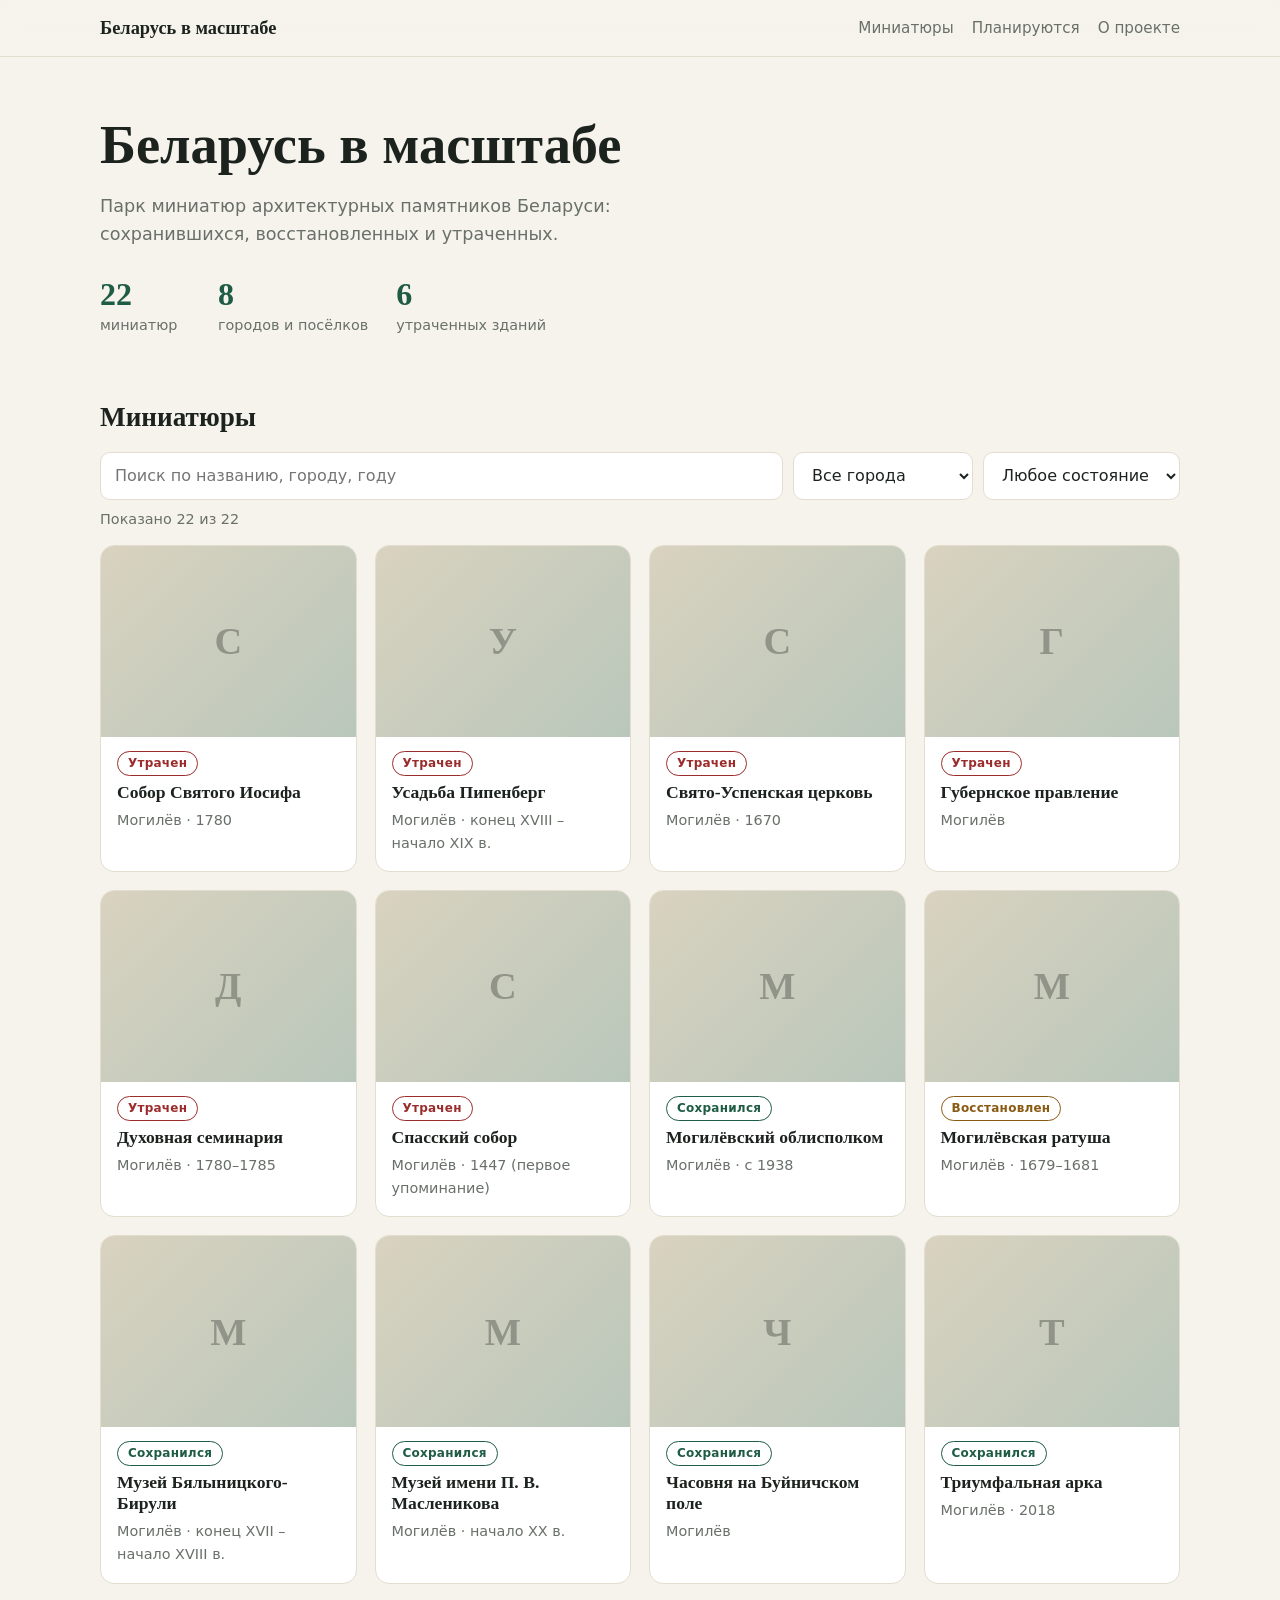
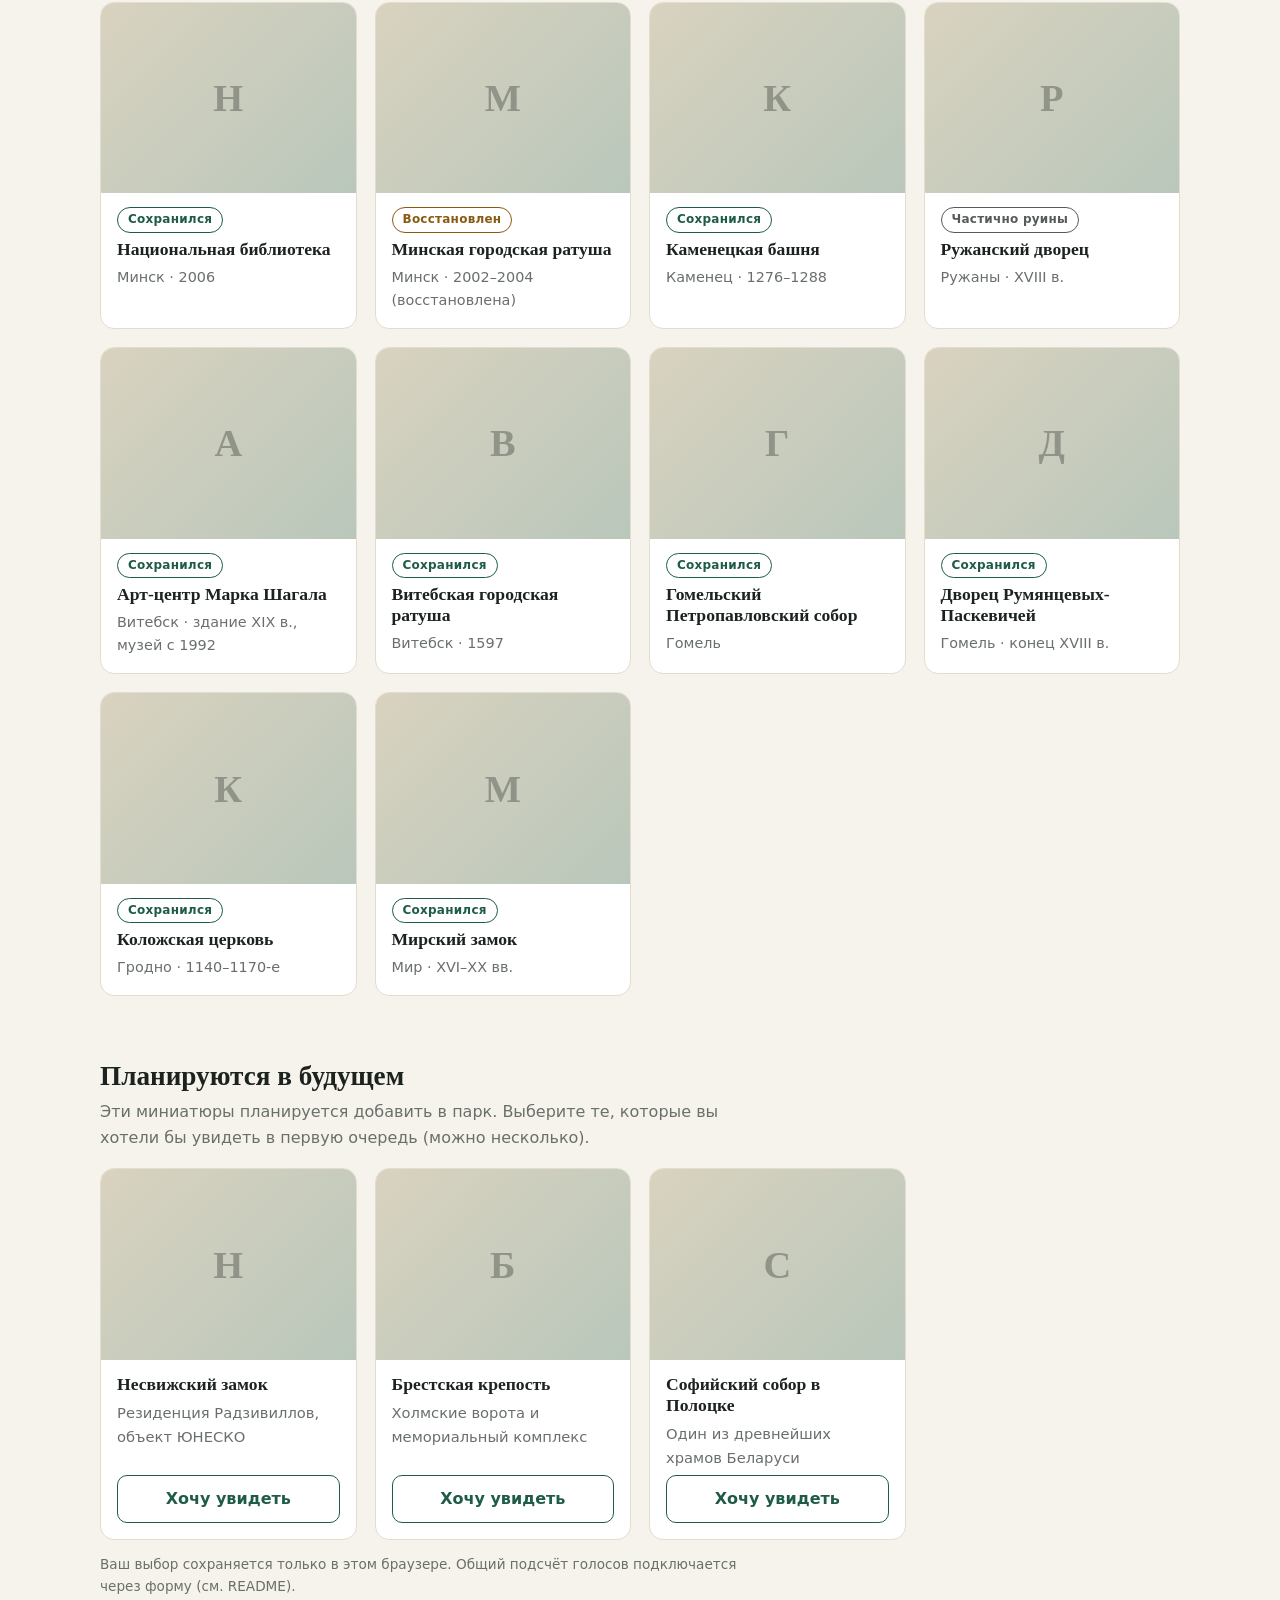
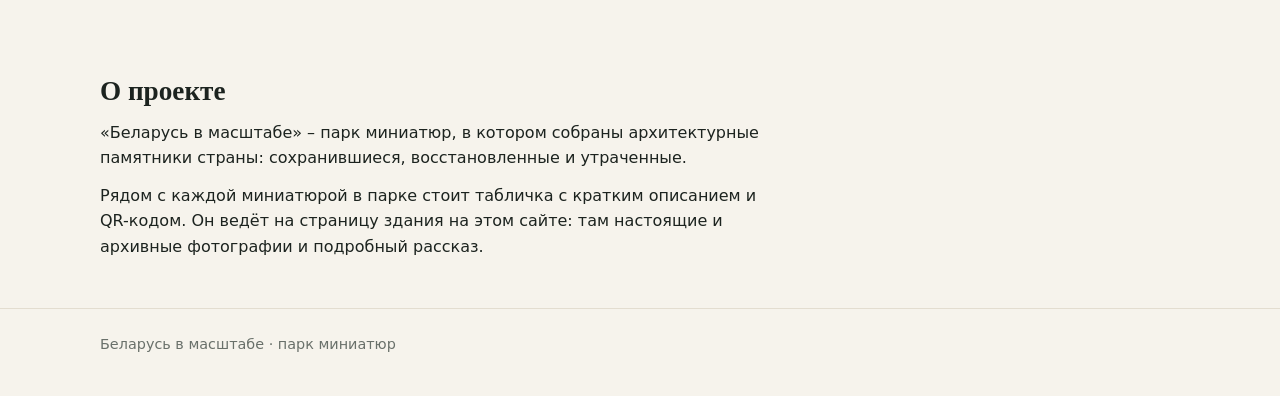
==== index.html @ 172ae0d3 "Add files via upload" ====
<!doctype html>
<html lang="ru">
<head>
<meta charset="utf-8">
<meta name="viewport" content="width=device-width, initial-scale=1">
<title>Беларусь в масштабе – парк миниатюр</title>
<meta name="description" content="Парк миниатюр «Беларусь в масштабе»: архитектурные памятники страны, поиск по названию и планируемые миниатюры.">
<link rel="stylesheet" href="style.css">
</head>
<body>

<header class="top">
  <div class="wrap">
    <a class="brand" href="index.html">Беларусь в масштабе</a>
    <nav>
      <a href="#miniatures">Миниатюры</a>
      <a href="#planned">Планируются</a>
      <a href="#about">О проекте</a>
    </nav>
  </div>
</header>

<main>
  <section class="hero">
    <div class="wrap">
      <h1>Беларусь в масштабе</h1>
      <p>Парк миниатюр архитектурных памятников Беларуси: сохранившихся, восстановленных и утраченных.</p>
      <div class="stats" id="stats"></div>
    </div>
  </section>

  <section class="block" id="miniatures">
    <div class="wrap">
      <h2>Миниатюры</h2>
      <div class="tools">
        <input id="q" type="search" placeholder="Поиск по названию, городу, году" aria-label="Поиск по названию" autocomplete="off">
        <select id="city" aria-label="Город"></select>
        <select id="status" aria-label="Состояние"></select>
      </div>
      <p class="count" id="count" aria-live="polite"></p>
      <div class="grid" id="grid"></div>
      <p class="empty" id="empty" hidden>Ничего не найдено. Попробуйте другое название.</p>
    </div>
  </section>

  <section class="block planned" id="planned">
    <div class="wrap">
      <h2>Планируются в будущем</h2>
      <p class="lead">Эти миниатюры планируется добавить в парк. Выберите те, которые вы хотели бы увидеть в первую очередь (можно несколько).</p>
      <div class="grid" id="plannedGrid"></div>
      <p id="formWrap" hidden style="margin-top:18px"><a class="btn primary" id="formLink" target="_blank" rel="noopener">Проголосовать</a></p>
      <p class="note" id="voteNote" hidden></p>
    </div>
  </section>

  <section class="block about" id="about">
    <div class="wrap">
      <h2>О проекте</h2>
      <div id="aboutText" style="margin-top:12px"></div>
    </div>
  </section>
</main>

<footer>
  <div class="wrap">Беларусь в масштабе · парк миниатюр</div>
</footer>

<script src="data.js"></script>
<script src="app.js"></script>
<script>
(function () {
  // ----- Статистика -----
  var cities = {};
  BUILDINGS.forEach(function (b) { cities[b.city] = 1; });
  var lost = BUILDINGS.filter(function (b) { return b.status === "lost"; }).length;
  $("#stats").innerHTML =
    "<div><b>" + BUILDINGS.length + "</b><span>миниатюр</span></div>" +
    "<div><b>" + Object.keys(cities).length + "</b><span>городов и посёлков</span></div>" +
    "<div><b>" + lost + "</b><span>утраченных зданий</span></div>";

  // ----- Фильтры -----
  var citySel = $("#city"), statusSel = $("#status");
  citySel.innerHTML = '<option value="">Все города</option>' +
    Object.keys(cities).map(function (c) { return '<option>' + esc(c) + "</option>"; }).join("");
  statusSel.innerHTML = '<option value="">Любое состояние</option>' +
    Object.keys(STATUS_LABEL).map(function (k) {
      return '<option value="' + k + '">' + esc(STATUS_LABEL[k]) + "</option>";
    }).join("");

  function render() {
    var tokens = norm($("#q").value).split(/\s+/).filter(Boolean);
    var list = BUILDINGS.filter(function (b) {
      if (citySel.value && b.city !== citySel.value) return false;
      if (statusSel.value && b.status !== statusSel.value) return false;
      var hay = norm([b.name, b.city, b.year, b.style, b.desc].join(" "));
      return tokens.every(function (t) { return hay.indexOf(t) !== -1; });
    });
    $("#grid").innerHTML = list.map(function (b) {
      return '<a class="card" href="' + buildingUrl(b) + '">' + coverHTML(b) +
        '<div class="body">' + badgeHTML(b) + "<h3>" + esc(b.name) + "</h3>" +
        '<p class="meta">' + esc(metaLine(b)) + "</p></div></a>";
    }).join("");
    $("#empty").hidden = list.length > 0;
    $("#count").textContent = "Показано " + list.length + " из " + BUILDINGS.length;
  }
  $("#q").addEventListener("input", render);
  citySel.addEventListener("change", render);
  statusSel.addEventListener("change", render);
  render();

  // ----- Планируемые миниатюры и голосование -----
  var KEY = "bim_votes_v1";
  function load() {
    try { return JSON.parse(localStorage.getItem(KEY) || "[]"); } catch (e) { return []; }
  }
  function save(a) { try { localStorage.setItem(KEY, JSON.stringify(a)); } catch (e) {} }
  var mine = load();
  var useForm = typeof VOTE_FORM_URL === "string" && VOTE_FORM_URL.trim() !== "";

  function renderPlanned() {
    $("#plannedGrid").innerHTML = PLANNED.map(function (p) {
      var cover = '<div class="cover"><span class="ph" aria-hidden="true">' + esc(p.name.charAt(0)) + "</span>" +
        (p.cover ? '<img loading="lazy" src="' + esc(p.cover) + '" alt="' + esc(p.name) + '" onerror="this.remove()">' : "") + "</div>";
      var btn = useForm ? "" :
        '<button class="vote-btn" type="button" data-id="' + esc(p.id) + '" aria-pressed="' +
        (mine.indexOf(p.id) !== -1) + '">' + (mine.indexOf(p.id) !== -1 ? "Выбрано" : "Хочу увидеть") + "</button>";
      return '<div class="card">' + cover + '<div class="body"><h3>' + esc(p.name) + "</h3><p>" +
        esc(p.note || "") + "</p>" + btn + "</div></div>";
    }).join("");
  }
  renderPlanned();

  if (useForm) {
    $("#formWrap").hidden = false;
    $("#formLink").href = VOTE_FORM_URL;
  } else {
    $("#voteNote").hidden = false;
    $("#voteNote").textContent = "Ваш выбор сохраняется только в этом браузере. Общий подсчёт голосов подключается через форму (см. README).";
  }

  $("#plannedGrid").addEventListener("click", function (e) {
    var b = e.target.closest(".vote-btn");
    if (!b) return;
    var id = b.getAttribute("data-id"), i = mine.indexOf(id);
    if (i === -1) mine.push(id); else mine.splice(i, 1);
    save(mine);
    renderPlanned();
  });

  // ----- О проекте -----
  $("#aboutText").innerHTML = ABOUT.map(function (t) { return "<p>" + esc(t) + "</p>"; }).join("");
})();
</script>
</body>
</html>
---- style.css ----
:root{
  --bg:#f6f3ec;--card:#ffffff;--ink:#1c231f;--muted:#69706a;--line:#e3ddd0;
  --green:#1f5c45;--red:#9b2c2c;--amber:#8a5a12;--grey:#555b57;--accent:#1f5c45;
  --radius:14px;--max:1120px;
}
@media (prefers-color-scheme:dark){
  :root{--bg:#141815;--card:#1d231f;--ink:#ecebe4;--muted:#9aa29b;--line:#2c342e;
    --green:#6fc29a;--red:#e08a8a;--amber:#e0b36a;--grey:#b3b9b4;--accent:#6fc29a}
}
*{box-sizing:border-box}
html{scroll-behavior:smooth}
body{margin:0;background:var(--bg);color:var(--ink);
  font:16px/1.6 system-ui,-apple-system,"Segoe UI",Roboto,Arial,sans-serif}
h1,h2,h3{font-family:Georgia,"Times New Roman",serif;line-height:1.2;margin:0;font-weight:700}
a{color:inherit}
img{max-width:100%}
.wrap{max-width:var(--max);margin:0 auto;padding:0 20px}

/* Шапка */
.top{position:sticky;top:0;z-index:10;background:var(--bg);
  background:color-mix(in srgb,var(--bg) 92%,transparent);
  -webkit-backdrop-filter:blur(8px);backdrop-filter:blur(8px);border-bottom:1px solid var(--line)}
.top .wrap{display:flex;align-items:center;justify-content:space-between;gap:16px;min-height:56px;flex-wrap:wrap}
.brand{font:700 1.15rem Georgia,"Times New Roman",serif;text-decoration:none}
.top nav{display:flex;gap:18px;font-size:.95rem}
.top nav a{text-decoration:none;color:var(--muted)}
.top nav a:hover{color:var(--ink)}

/* Главный экран */
.hero{padding:56px 0 36px}
.hero h1{font-size:clamp(2rem,6vw,3.4rem)}
.hero p{max-width:640px;color:var(--muted);font-size:1.1rem;margin:14px 0 0}
.stats{display:flex;gap:28px;margin-top:28px;flex-wrap:wrap}
.stats div{min-width:90px}
.stats b{display:block;font:700 2rem Georgia,serif;color:var(--accent);line-height:1.1}
.stats span{color:var(--muted);font-size:.9rem}

section.block{padding:28px 0 36px}
section.block>.wrap>h2{font-size:1.7rem;margin-bottom:6px}
.lead{color:var(--muted);margin:0 0 18px;max-width:680px}

/* Поиск и фильтры */
.tools{display:flex;gap:10px;flex-wrap:wrap;margin:18px 0 8px}
.tools input,.tools select{font:inherit;color:var(--ink);background:var(--card);border:1px solid var(--line);
  border-radius:10px;padding:10px 14px;min-height:44px}
.tools input{flex:1 1 260px}
.tools select{flex:0 1 180px}
.tools input:focus,.tools select:focus{outline:2px solid var(--accent);outline-offset:1px}
.count{color:var(--muted);font-size:.9rem;margin:0 0 14px}

/* Карточки */
.grid{display:grid;grid-template-columns:repeat(auto-fill,minmax(250px,1fr));gap:18px}
.card{display:flex;flex-direction:column;background:var(--card);border:1px solid var(--line);
  border-radius:var(--radius);overflow:hidden;text-decoration:none;transition:transform .15s,box-shadow .15s}
a.card:hover{transform:translateY(-3px);box-shadow:0 10px 24px rgba(0,0,0,.1)}
.cover{position:relative;aspect-ratio:4/3;background:linear-gradient(135deg,#d9d2bf,#b9c7bb);
  display:grid;place-items:center;overflow:hidden}
.cover .ph{font:700 2.4rem Georgia,serif;color:rgba(0,0,0,.28)}
.cover img{position:absolute;inset:0;width:100%;height:100%;object-fit:cover;display:block}
.card .body{padding:14px 16px 16px;display:flex;flex-direction:column;gap:6px;flex:1}
.card h3{font-size:1.1rem}
.meta{color:var(--muted);font-size:.9rem;margin:0}
.empty{padding:36px 0;color:var(--muted);text-align:center}

.badge{align-self:flex-start;font-size:.75rem;font-weight:600;letter-spacing:.02em;padding:2px 10px;
  border-radius:999px;border:1px solid currentColor}
.badge.exists{color:var(--green)}
.badge.lost{color:var(--red)}
.badge.restored{color:var(--amber)}
.badge.ruins{color:var(--grey)}

/* Планируемые и голосование */
.planned .body p{margin:0;color:var(--muted);font-size:.92rem}
.vote-btn,.btn{font:inherit;font-weight:600;cursor:pointer;border-radius:10px;padding:10px 16px;min-height:44px;
  border:1px solid var(--accent);background:transparent;color:var(--accent);text-decoration:none;
  display:inline-flex;align-items:center;justify-content:center}
.vote-btn{margin-top:auto}
.vote-btn[aria-pressed="true"]{background:var(--accent);color:var(--bg)}
.btn.primary{background:var(--accent);color:var(--bg)}
.vote-btn:focus-visible,.btn:focus-visible{outline:2px solid var(--ink);outline-offset:2px}
.note{color:var(--muted);font-size:.85rem;margin-top:14px;max-width:680px}

/* О проекте */
.about p{max-width:680px;margin:0 0 12px}

footer{border-top:1px solid var(--line);padding:24px 0 40px;color:var(--muted);font-size:.9rem}

/* Страница здания */
main.wrap{padding-bottom:44px}
.crumbs{padding:20px 0 0;font-size:.92rem}
.crumbs a{color:var(--muted);text-decoration:none}
.crumbs a:hover{color:var(--ink)}
.b-head{padding:14px 0 6px}
.b-head h1{font-size:clamp(1.8rem,5vw,2.8rem);margin:10px 0 6px}
.b-cover{margin:18px 0;border-radius:var(--radius);overflow:hidden;max-height:520px}
.b-cover .cover{aspect-ratio:auto;width:100%;height:min(56.25vw,520px)}
.facts{display:grid;grid-template-columns:repeat(auto-fit,minmax(170px,1fr));gap:12px;margin:18px 0}
.facts div{background:var(--card);border:1px solid var(--line);border-radius:12px;padding:12px 14px}
.facts small{display:block;color:var(--muted);font-size:.8rem}
.facts b{font-weight:600}
.b-text{max-width:720px;font-size:1.08rem}
.gallery{display:grid;grid-template-columns:repeat(auto-fill,minmax(220px,1fr));gap:12px;margin-top:12px}
.gallery button{padding:0;border:0;background:none;cursor:zoom-in;border-radius:12px;overflow:hidden;text-align:left}
.gallery img{display:block;width:100%;aspect-ratio:4/3;object-fit:cover;border-radius:12px}
.gallery figcaption{font-size:.82rem;color:var(--muted);margin-top:4px}
.gallery figure{margin:0}
.pn{display:flex;justify-content:space-between;gap:12px;margin:36px 0 0;flex-wrap:wrap}
.lb{position:fixed;inset:0;background:rgba(0,0,0,.88);display:none;place-items:center;z-index:50;padding:16px}
.lb.open{display:grid}
.lb img{max-width:100%;max-height:92vh;border-radius:8px}
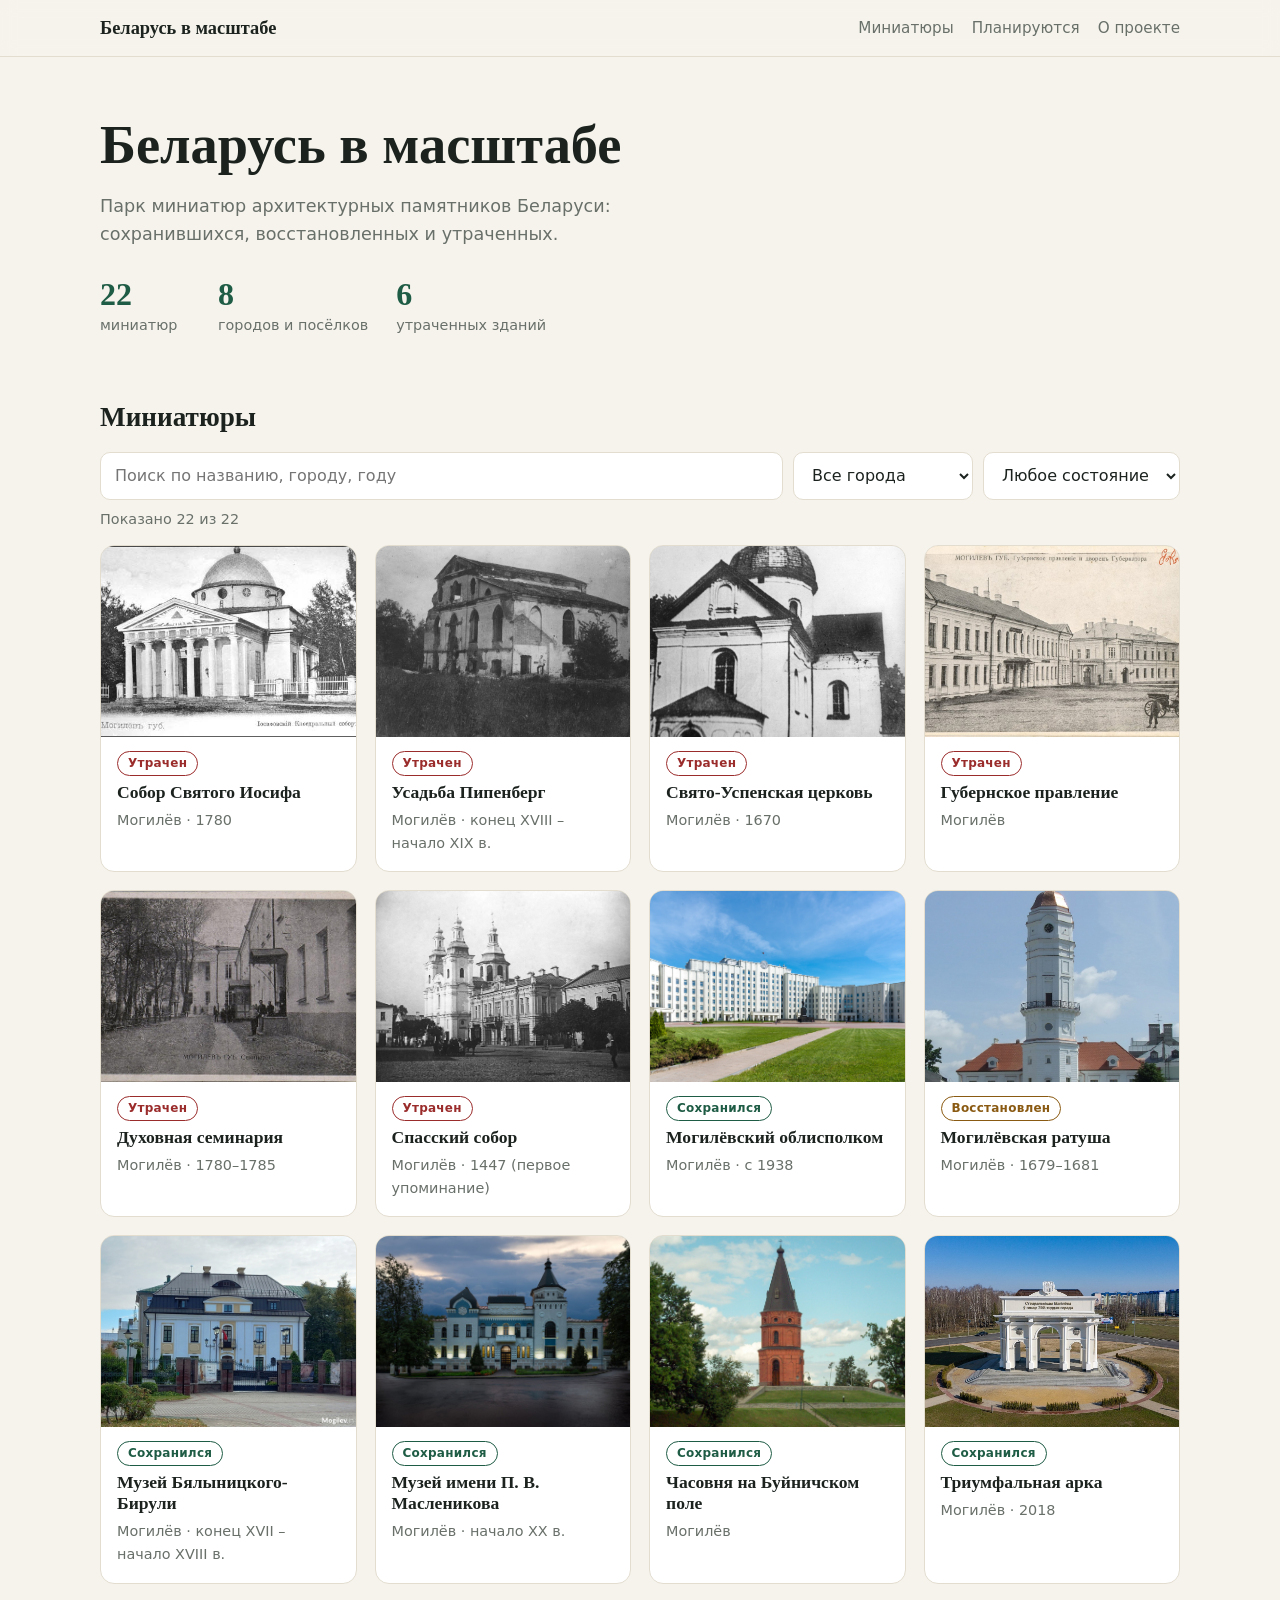
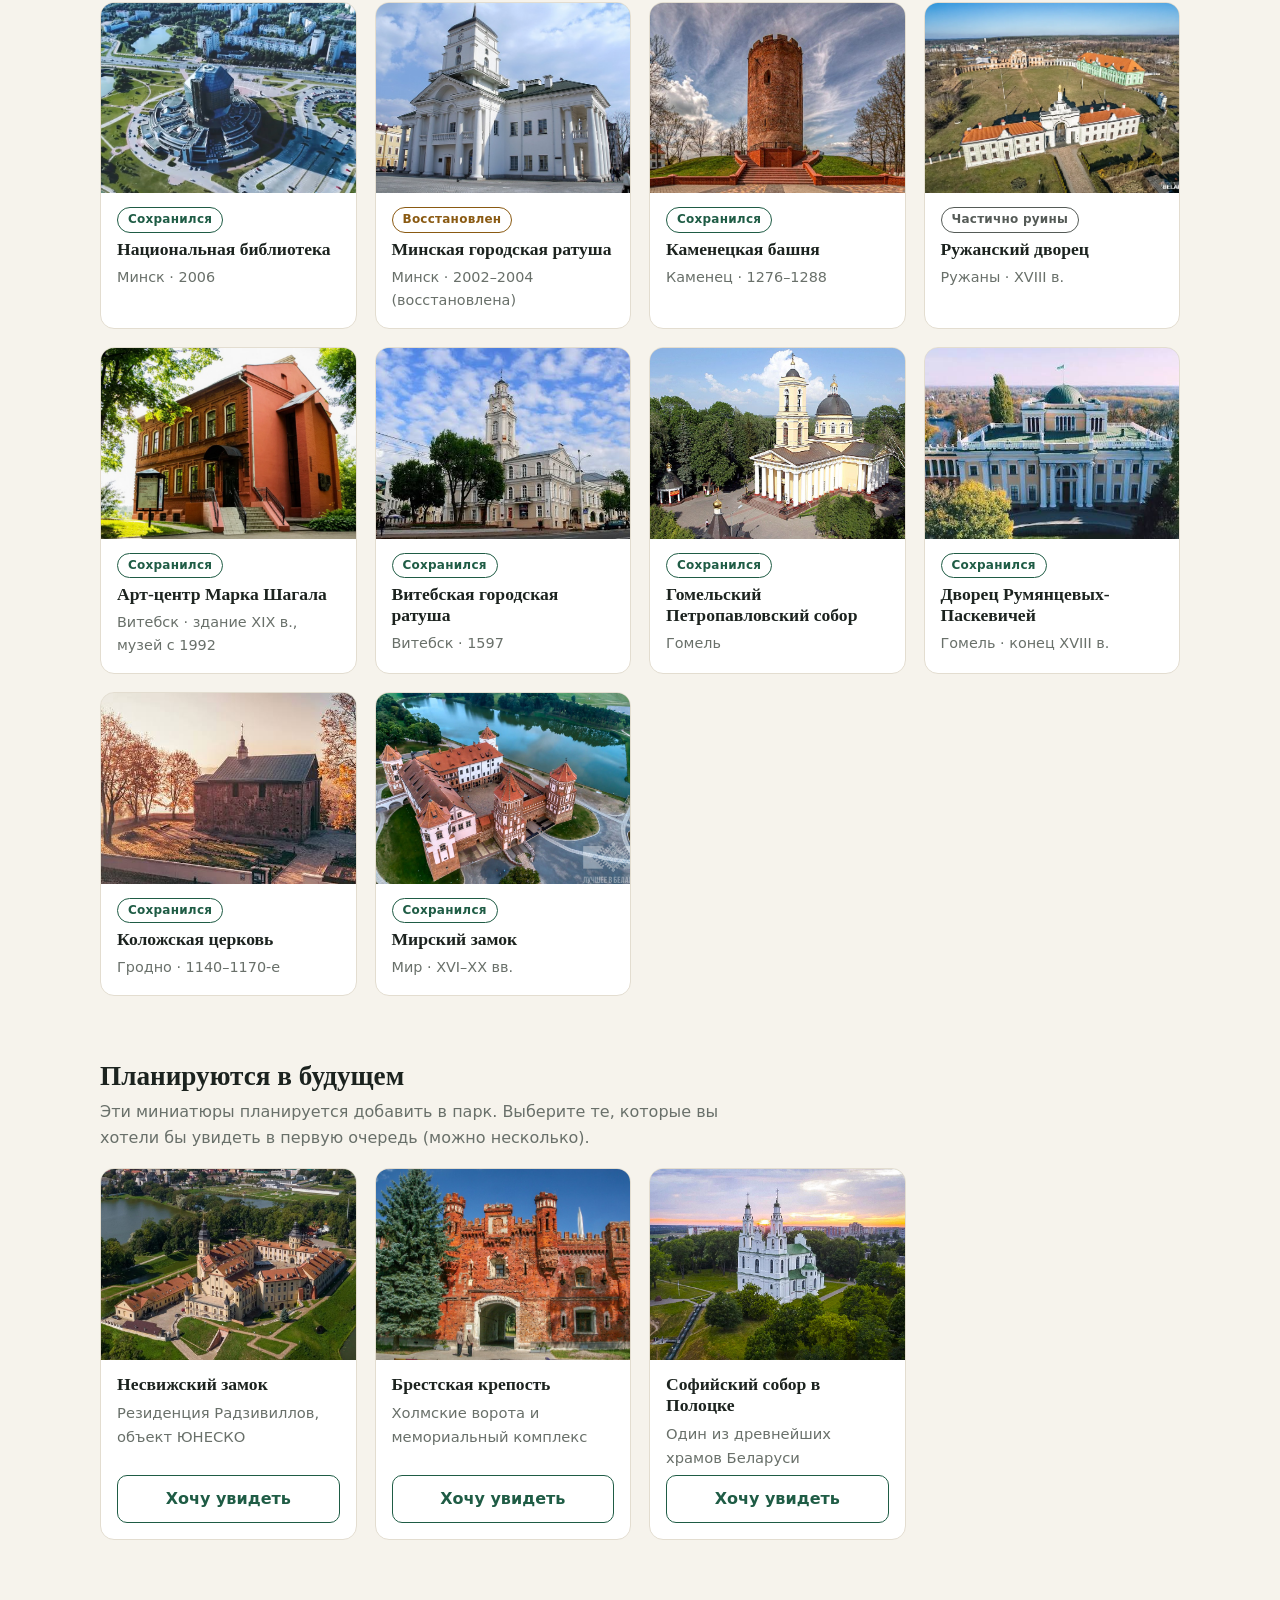
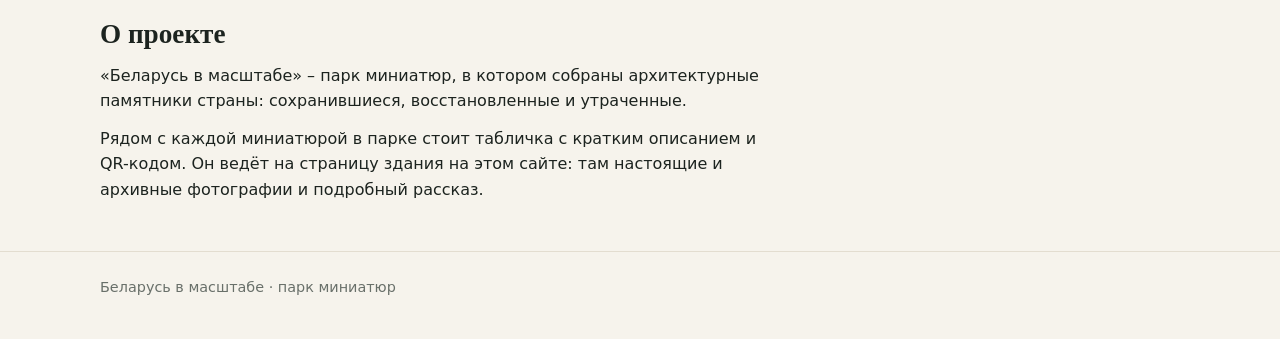
==== commit 0a55177f: "Update index.html" ====
--- a/index.html
+++ b/index.html
@@ -135,7 +135,7 @@
     $("#formLink").href = VOTE_FORM_URL;
   } else {
     $("#voteNote").hidden = false;
-    $("#voteNote").textContent = "Ваш выбор сохраняется только в этом браузере. Общий подсчёт голосов подключается через форму (см. README).";
+    $("#voteNote").textContent = "";
   }
 
   $("#plannedGrid").addEventListener("click", function (e) {
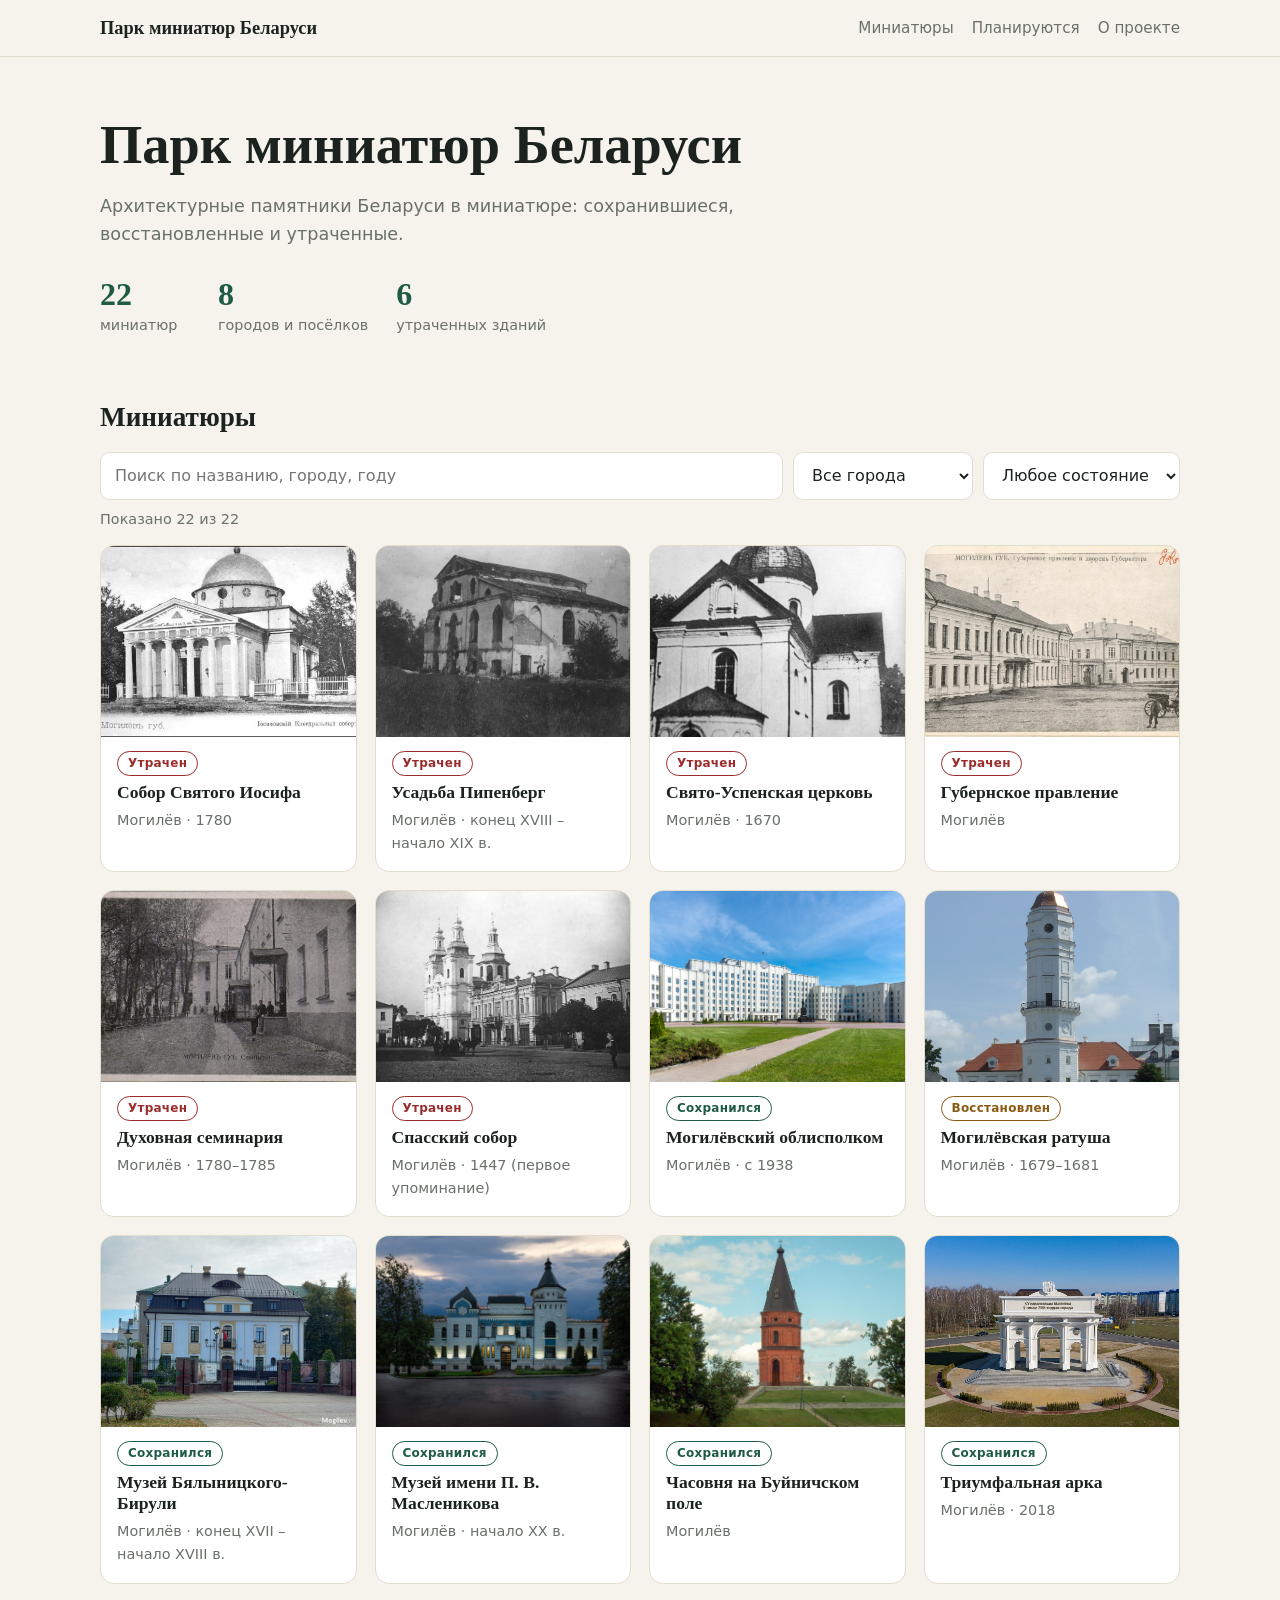
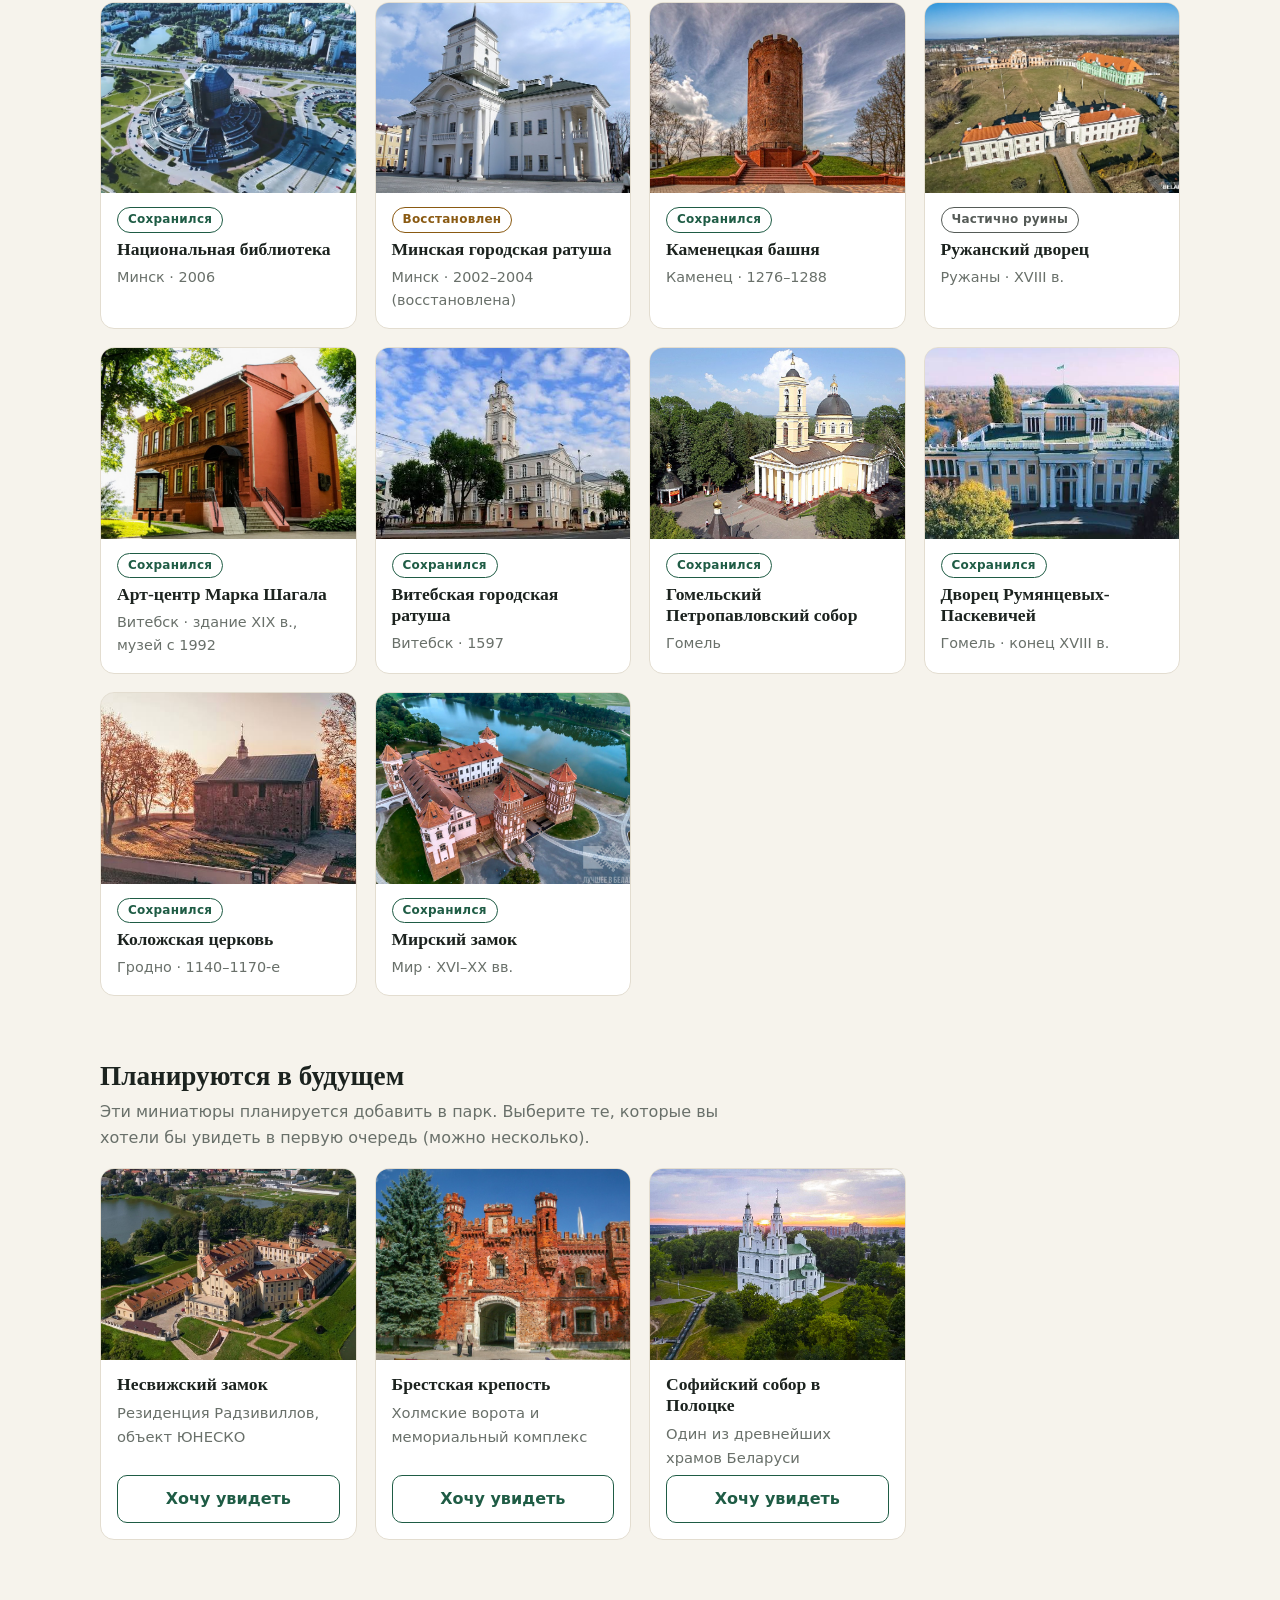
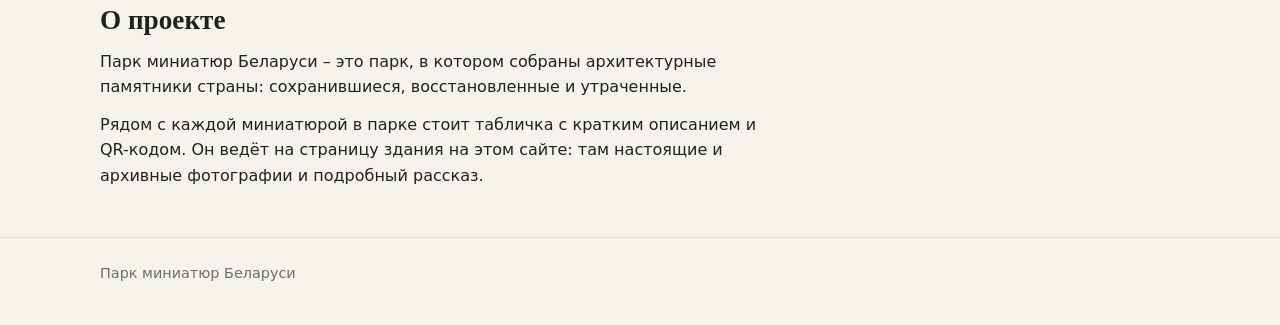
==== commit 22246c22: "Add files via upload" ====
--- a/index.html
+++ b/index.html
@@ -3,15 +3,15 @@
 <head>
 <meta charset="utf-8">
 <meta name="viewport" content="width=device-width, initial-scale=1">
-<title>Беларусь в масштабе – парк миниатюр</title>
-<meta name="description" content="Парк миниатюр «Беларусь в масштабе»: архитектурные памятники страны, поиск по названию и планируемые миниатюры.">
+<title>Парк миниатюр Беларуси</title>
+<meta name="description" content="Парк миниатюр Беларуси: архитектурные памятники страны, поиск по названию и планируемые миниатюры.">
 <link rel="stylesheet" href="style.css">
 </head>
 <body>
 
 <header class="top">
   <div class="wrap">
-    <a class="brand" href="index.html">Беларусь в масштабе</a>
+    <a class="brand" href="index.html">Парк миниатюр Беларуси</a>
     <nav>
       <a href="#miniatures">Миниатюры</a>
       <a href="#planned">Планируются</a>
@@ -23,8 +23,8 @@
 <main>
   <section class="hero">
     <div class="wrap">
-      <h1>Беларусь в масштабе</h1>
-      <p>Парк миниатюр архитектурных памятников Беларуси: сохранившихся, восстановленных и утраченных.</p>
+      <h1>Парк миниатюр Беларуси</h1>
+      <p>Архитектурные памятники Беларуси в миниатюре: сохранившиеся, восстановленные и утраченные.</p>
       <div class="stats" id="stats"></div>
     </div>
   </section>
@@ -62,7 +62,7 @@
 </main>
 
 <footer>
-  <div class="wrap">Беларусь в масштабе · парк миниатюр</div>
+  <div class="wrap">Парк миниатюр Беларуси</div>
 </footer>
 
 <script src="data.js"></script>
@@ -134,8 +134,8 @@
     $("#formWrap").hidden = false;
     $("#formLink").href = VOTE_FORM_URL;
   } else {
-    $("#voteNote").hidden = false;
-    $("#voteNote").textContent = "";
+    $("#voteNote").hidden = true;
+    $("#voteNote").textContent = "Ваш выбор сохраняется только в этом браузере. Общий подсчёт голосов подключается через форму (см. README).";
   }
 
   $("#plannedGrid").addEventListener("click", function (e) {
--- a/style.css
+++ b/style.css
@@ -108,3 +108,31 @@
 .lb{position:fixed;inset:0;background:rgba(0,0,0,.88);display:none;place-items:center;z-index:50;padding:16px}
 .lb.open{display:grid}
 .lb img{max-width:100%;max-height:92vh;border-radius:8px}
+
+/* 3D-просмотр */
+.view3d{margin-top:8px}
+.m3d{position:fixed;inset:0;z-index:60;background:var(--bg);display:none;flex-direction:column}
+.m3d.open{display:flex}
+.m3d-bar{display:flex;justify-content:space-between;align-items:center;gap:12px;padding:10px 16px;border-bottom:1px solid var(--line)}
+.m3d-bar b{font-family:Georgia,"Times New Roman",serif;font-size:1.05rem}
+.m3d-stage{position:relative;flex:1;min-height:0}
+.m3d-stage model-viewer{width:100%;height:100%;background:var(--card);--poster-color:transparent}
+.m3d-msg{position:absolute;inset:0;display:grid;place-items:center;margin:0;padding:20px;text-align:center;color:var(--muted);z-index:1;pointer-events:none}
+.m3d-msg[hidden]{display:none}
+.m3d-hint{margin:0;padding:8px 16px;font-size:.85rem;color:var(--muted);text-align:center;border-top:1px solid var(--line)}
+
+/* Как добраться */
+.loc{margin:36px 0 8px;padding:22px 20px;background:var(--card);border:1px solid var(--line);border-radius:var(--radius)}
+.loc .eyebrow{font-size:.78rem;letter-spacing:.14em;text-transform:uppercase;color:var(--muted)}
+.loc h2{font-size:1.6rem;margin:6px 0 12px}
+.loc-addr,.loc-coords{margin:0 0 8px}
+.coords{font:inherit;color:inherit;background:none;border:0;border-bottom:2px solid currentColor;padding:0;cursor:pointer}
+.coords:focus-visible{outline:2px solid var(--accent);outline-offset:3px}
+.tabs{display:inline-flex;border:1px solid var(--line);border-radius:10px;overflow:hidden;margin:14px 0 12px}
+.tabs button{font:inherit;font-size:.9rem;letter-spacing:.06em;text-transform:uppercase;padding:10px 20px;min-height:44px;border:0;background:transparent;color:var(--muted);cursor:pointer}
+.tabs button[aria-selected="true"]{background:var(--accent);color:var(--bg)}
+.tabs button:focus-visible{outline:2px solid var(--ink);outline-offset:-2px}
+.map-frame{border:1px solid var(--line);border-radius:12px;overflow:hidden;margin-bottom:14px;background:var(--bg)}
+.map-frame iframe{display:block;width:100%;height:360px;border:0}
+.loc .btn{width:100%}
+@media (min-width:700px){.loc .btn{width:auto}}
